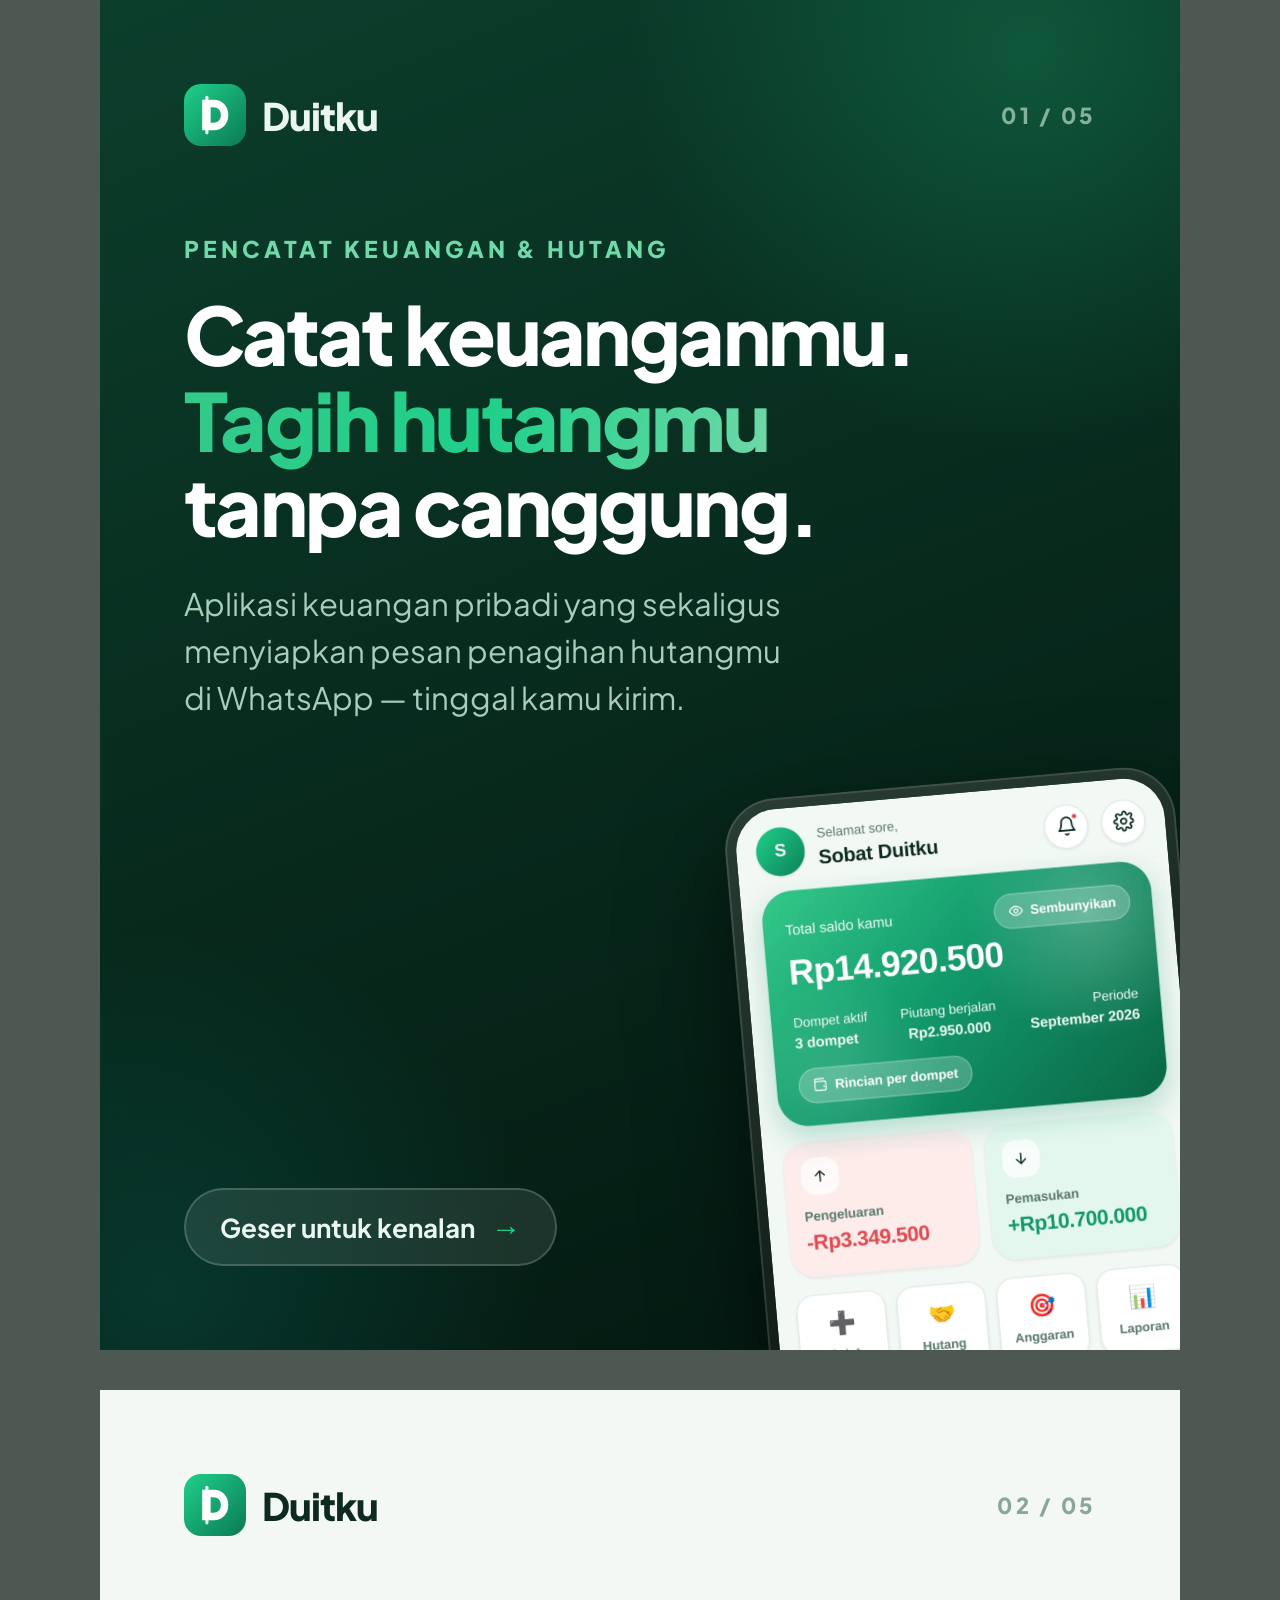
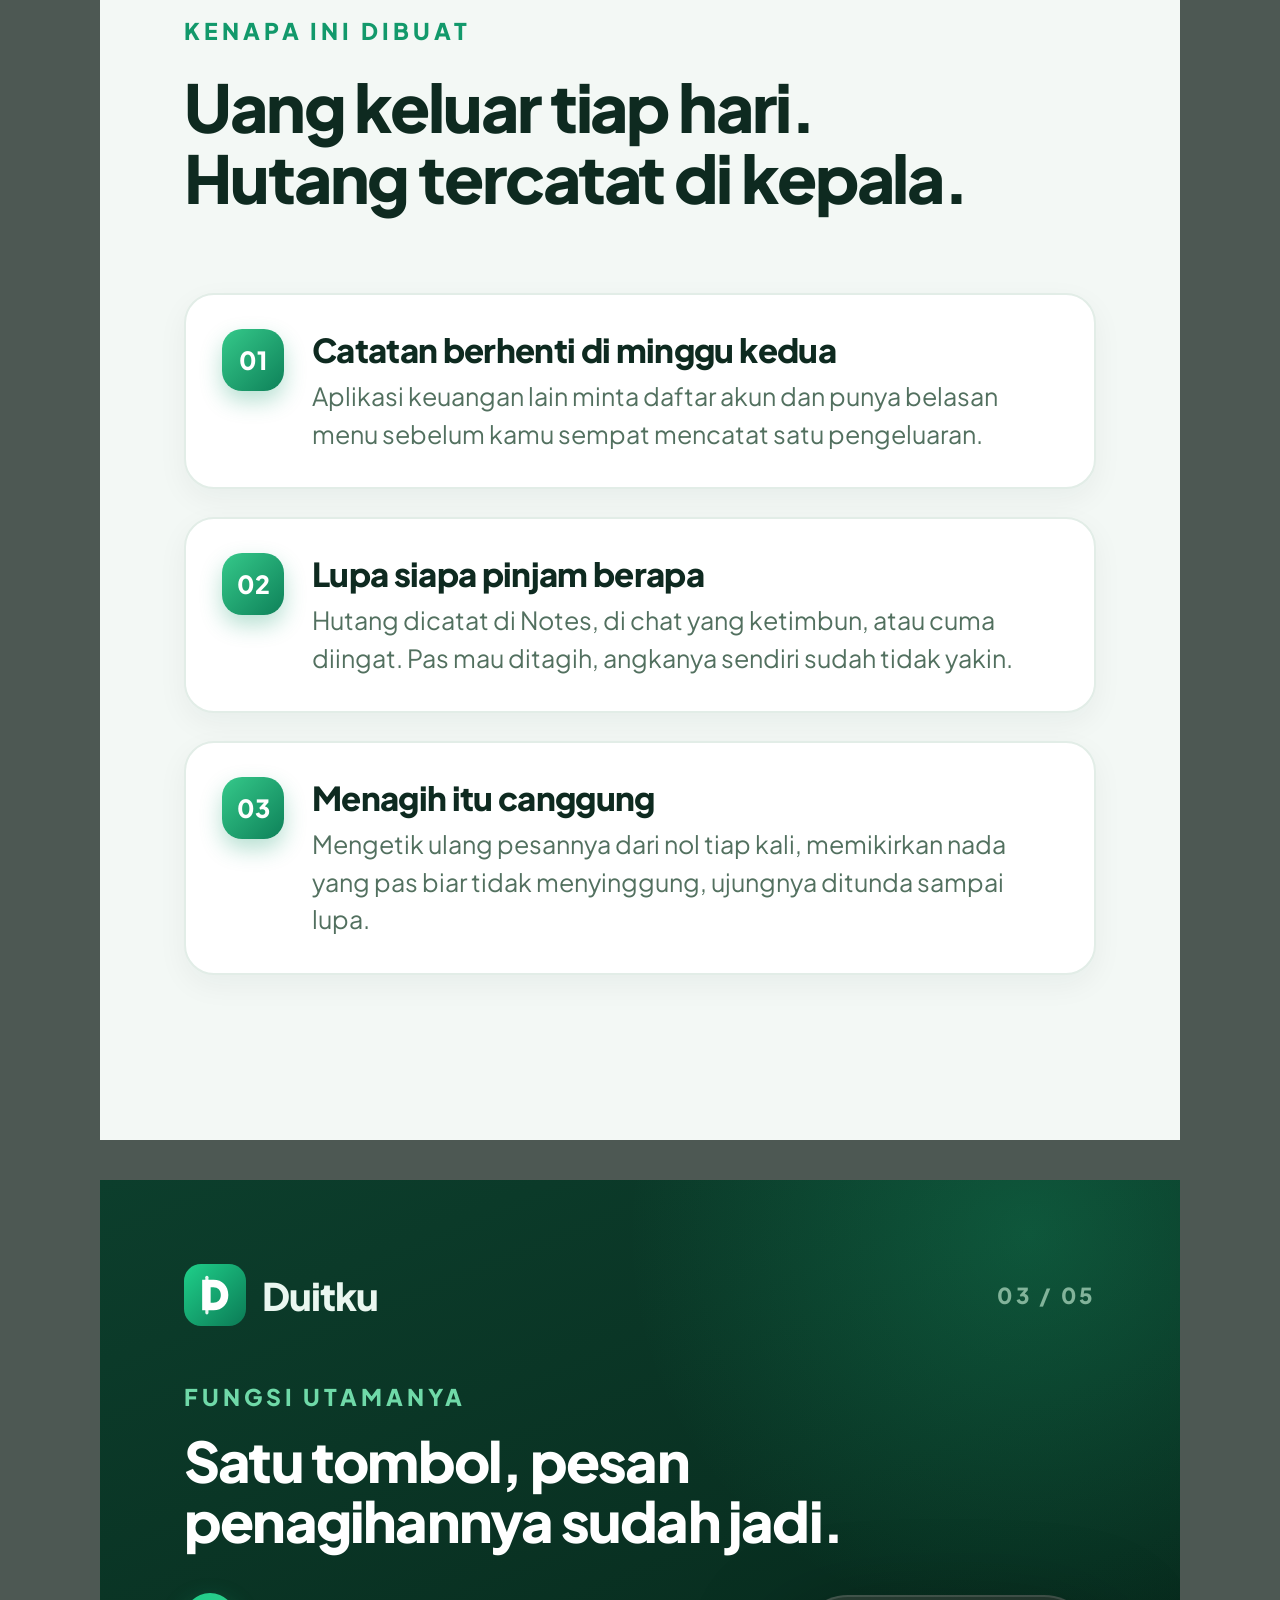
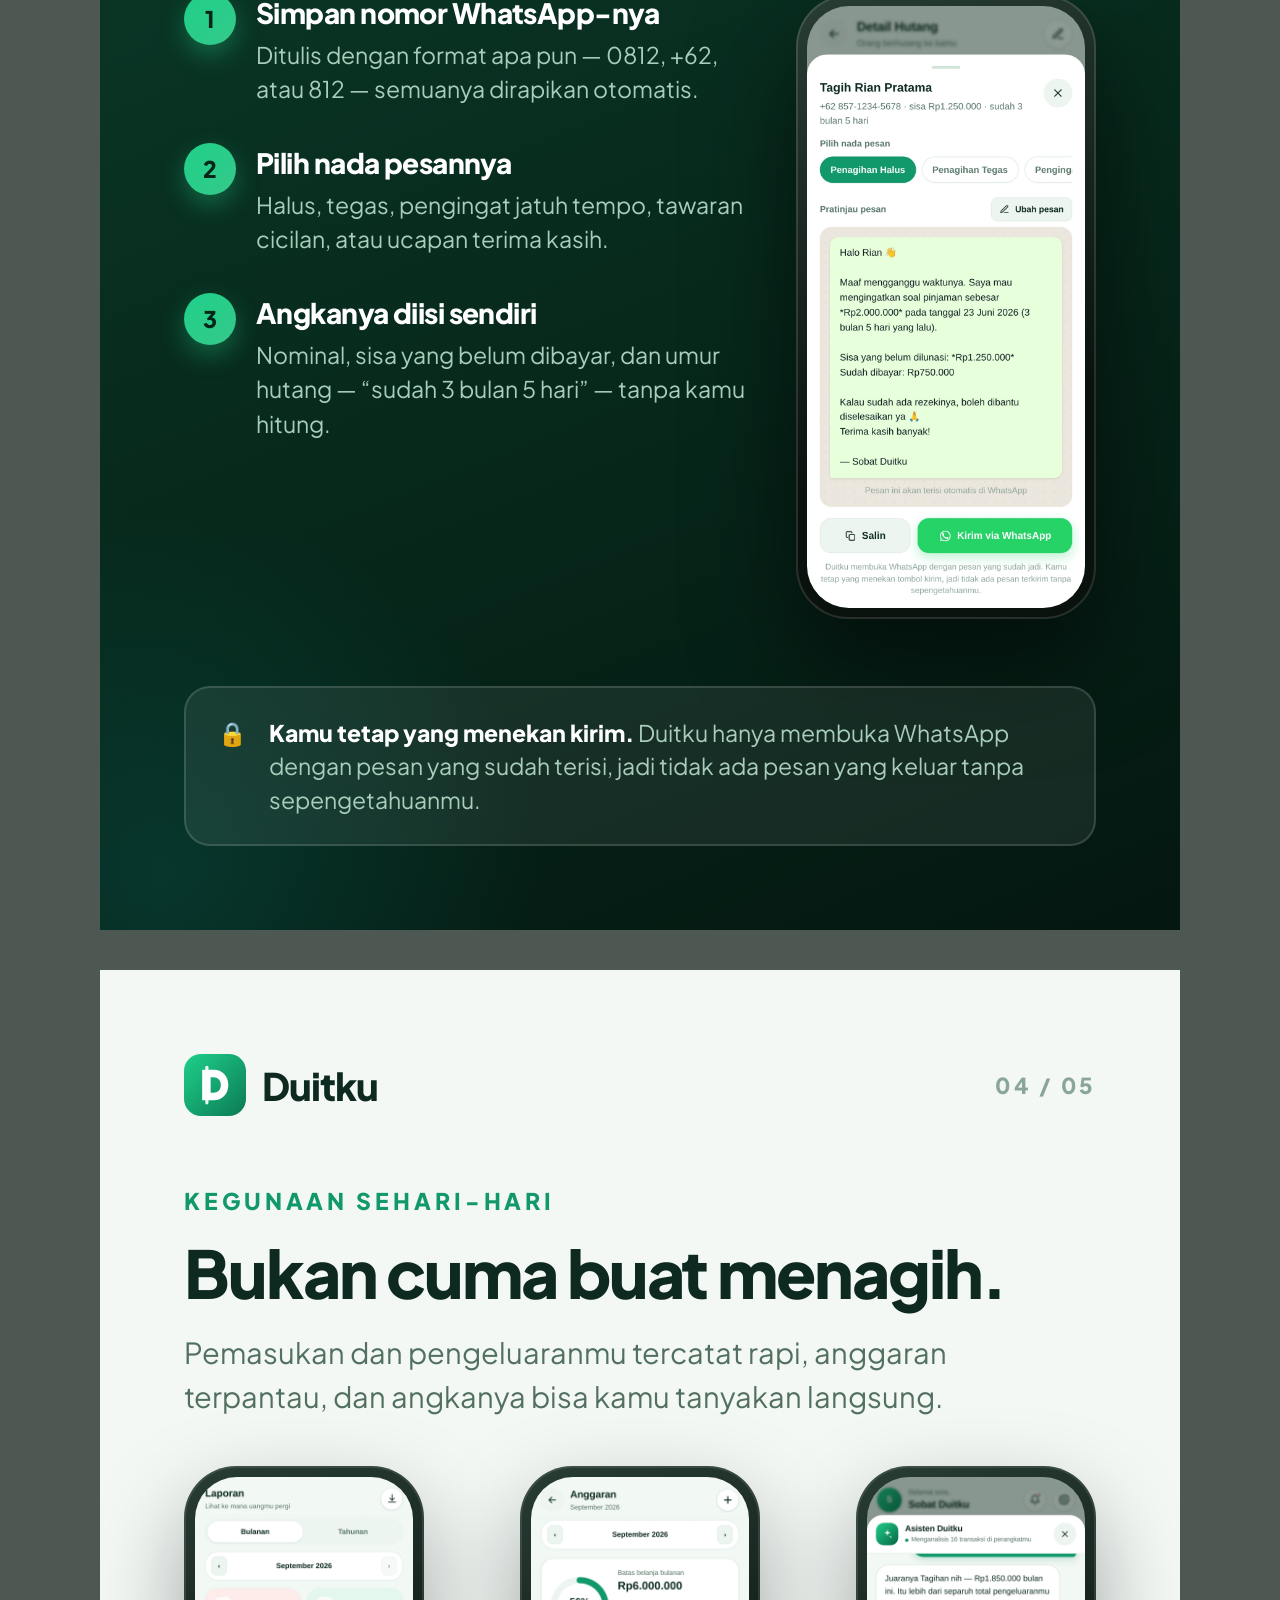
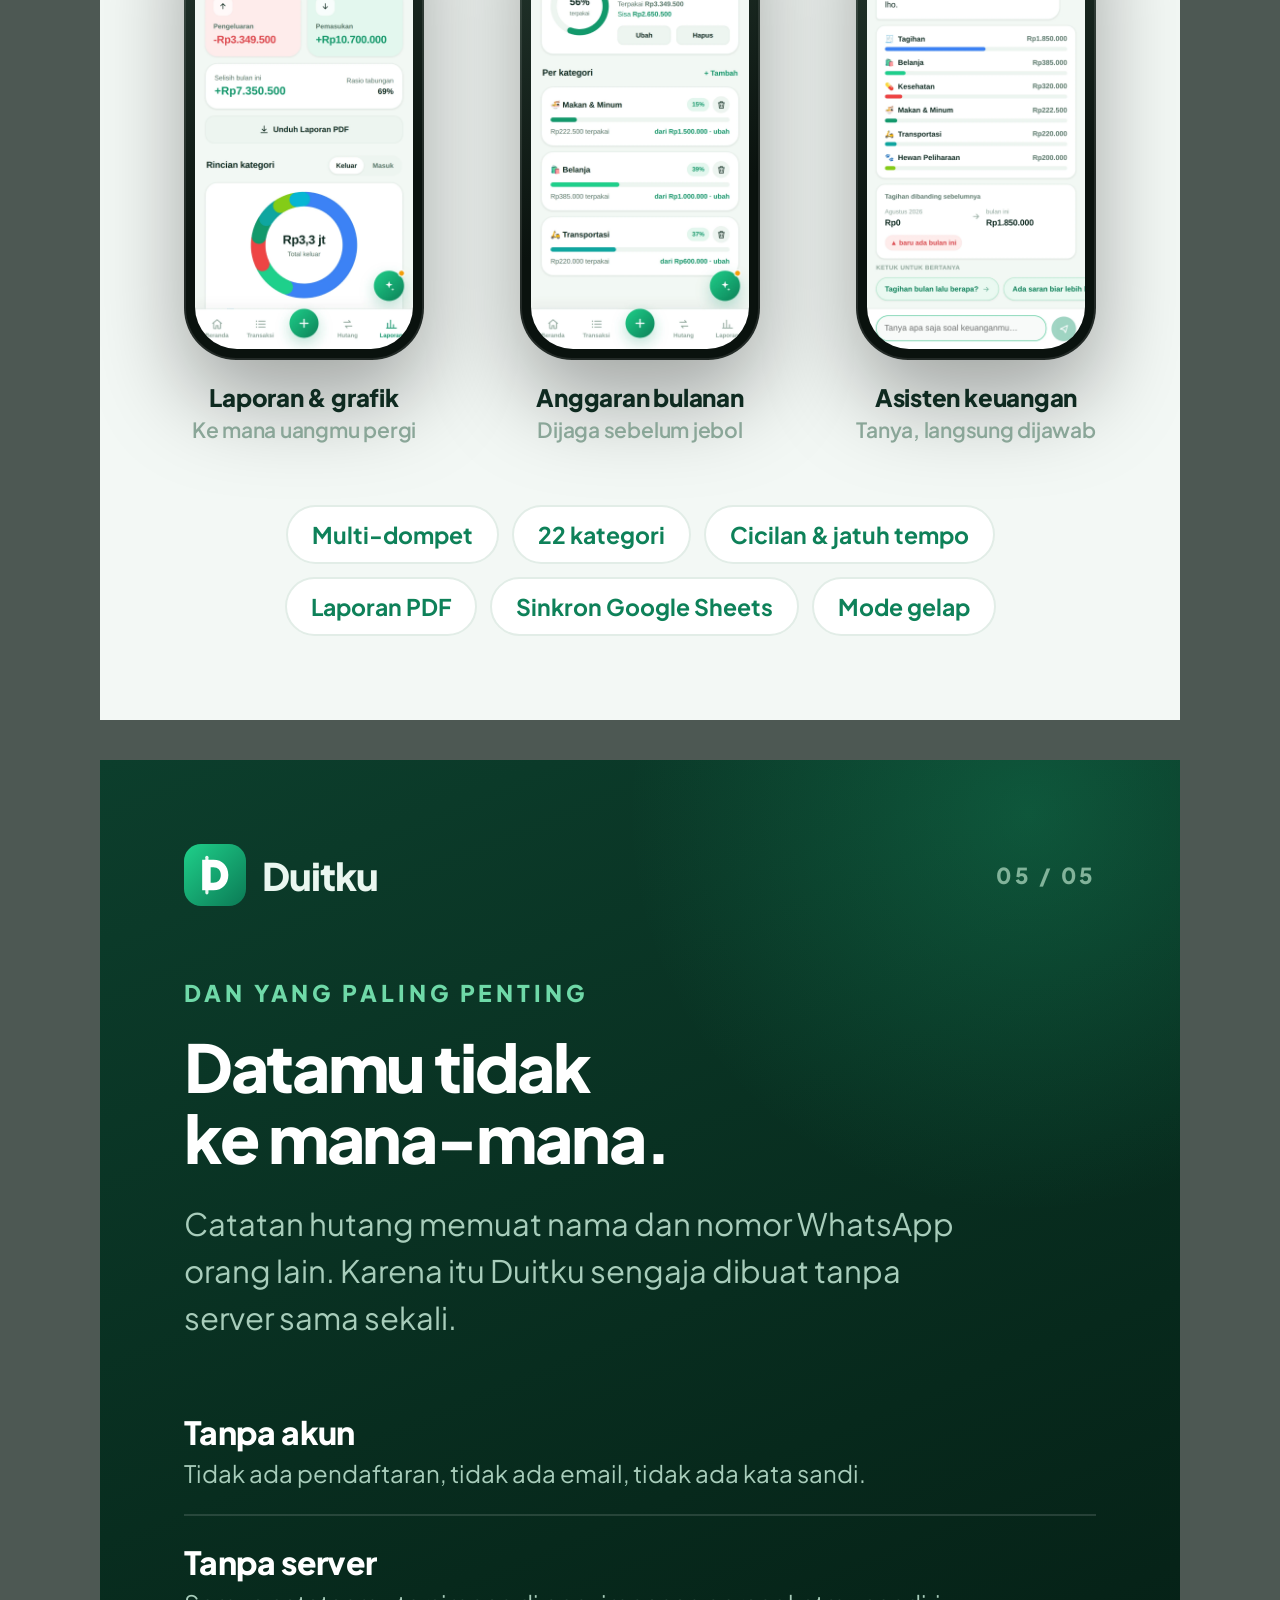
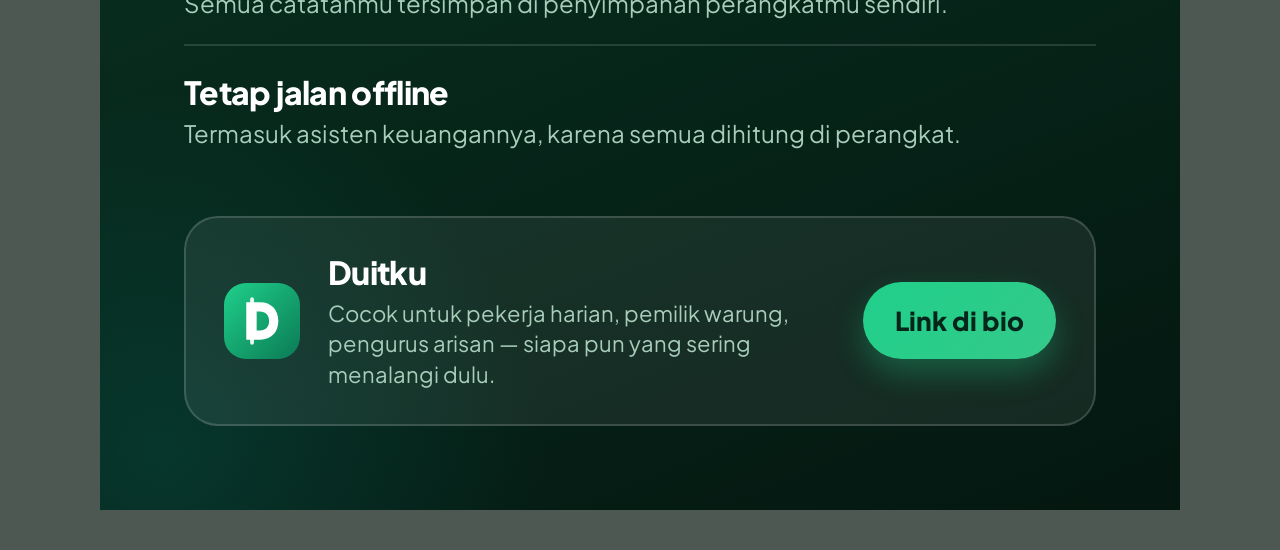
==== social/instagram/carousel.html @ 2c75078f "Carousel Instagram: lima slide 1080x1350 dengan alur cerita produk Lima slide siap unggah dengan ras" ====
<!doctype html>
<html lang="id">
<head>
<meta charset="utf-8">
<title>Duitku — Carousel Instagram</title>
<link rel="stylesheet" href="../../css/fonts.css">
<style>
/* ==========================================================================
   Duitku — Carousel Instagram · 5 slide · 1080 × 1350 px (rasio 4:5)

   Palet, radius, dan bayangannya menyalin design system aplikasi
   (duitkurapi/src/index.css) supaya satu nada dengan aplikasinya.

   Setiap <section class="slide"> difoto satu per satu oleh render.mjs.
   Tata letaknya memakai aliran flex — elemen bawah dipaksa turun dengan
   margin-top:auto, bukan diposisikan absolut — supaya isi slide tidak
   mungkin saling menimpa kalau teksnya nanti diubah panjangnya.
   ========================================================================== */

:root {
  --green-300:#6FD9A8; --green-400:#35C98A; --green-500:#12996B;
  --green-600:#0E8159; --green-700:#0B6746;
  --mint:#1FD08A;

  --bg:#F3F8F5; --surface:#FFFFFF; --border:#E2EDE7;
  --text:#0E2A20; --muted:#52705F; --faint:#8AA698;

  --d-text:#EAF7F0; --d-muted:#A8CDBB; --d-faint:#82B39A;

  --pad:84px;
  --font:'Plus Jakarta Sans','Inter',-apple-system,BlinkMacSystemFont,'Segoe UI',Roboto,Arial,sans-serif;
}

*,*::before,*::after { box-sizing:border-box; }
body { margin:0; background:#4d5853; font-family:var(--font); -webkit-font-smoothing:antialiased; }
img { display:block; max-width:100%; height:auto; }

.slide {
  position:relative; width:1080px; height:1350px; overflow:hidden;
  padding:var(--pad);
  display:flex; flex-direction:column;
  background:var(--bg); color:var(--text);
  margin:0 auto 40px;
}

.slide.dark {
  color:var(--d-text);
  background:
    radial-gradient(58% 46% at 86% 4%, rgba(31,208,138,.22), transparent 64%),
    radial-gradient(52% 40% at 6% 96%, rgba(14,165,160,.16), transparent 68%),
    linear-gradient(158deg,#0C3E2C 0%,#07291C 54%,#041710 100%);
}

/* ------------------------------------------------------------- kop slide --- */
.top { display:flex; align-items:center; justify-content:space-between; flex:none; }
.brand { display:flex; align-items:center; gap:16px; }
.brand img { width:62px; height:62px; border-radius:17px; }
.brand span { font-size:38px; font-weight:800; letter-spacing:-.025em; }
.count { font-size:22px; font-weight:800; letter-spacing:.14em; color:var(--faint); }
.dark .count { color:var(--d-faint); }

/* ------------------------------------------------------------- tipografi --- */
.kicker {
  margin:0; font-size:23px; font-weight:800; letter-spacing:.17em;
  text-transform:uppercase; color:var(--green-500);
}
.dark .kicker { color:var(--green-300); }

h1,h2 { margin:0; font-weight:800; letter-spacing:-.032em; line-height:1.07; text-wrap:balance; }
h1 { font-size:80px; }
h2 { font-size:66px; }
em { font-style:normal;
     background:linear-gradient(104deg,var(--green-400),var(--mint) 52%,var(--green-300));
     -webkit-background-clip:text; background-clip:text; color:transparent; }
.dark h1, .dark h2 { color:#fff; }

.lead { margin:0; font-size:31px; line-height:1.52; color:var(--muted); }
.dark .lead { color:var(--d-muted); }

/* ---------------------------------------------------------------- ponsel --- */
.phone .bezel {
  padding:11px; border-radius:52px;
  background:linear-gradient(160deg,#283D33,#0A120E 68%);
  box-shadow:0 40px 90px rgba(0,0,0,.34), 0 0 0 2px rgba(255,255,255,.10) inset;
}
.phone .bezel img { border-radius:42px; }
.dark .phone .bezel { box-shadow:0 44px 100px rgba(0,0,0,.55), 0 0 0 2px rgba(255,255,255,.12) inset; }

/* ===================================================== SLIDE 1 — sampul === */
.s1 .teks { margin-top:88px; }
.s1 h1 { margin-top:28px; }
.s1 .lead { margin-top:32px; max-width:620px; }

/* Ponsel ditaruh di kanan dan dibiarkan terpotong tepi bawah; sisi kiri
   dibiarkan lapang supaya pil "Geser" tidak pernah tertimpa. */
.s1 .phone {
  align-self:flex-end; margin-top:62px; margin-right:-76px;
  width:452px; transform:rotate(-5deg); transform-origin:top center;
}

.s1 .swipe {
  position:absolute; left:var(--pad); bottom:var(--pad);
  display:inline-flex; align-items:center; gap:16px;
  font-size:26px; font-weight:700; color:var(--d-text);
  background:rgba(255,255,255,.09); border:2px solid rgba(255,255,255,.18);
  padding:18px 34px; border-radius:999px;
}
.s1 .swipe b { font-size:30px; color:var(--mint); }

/* ================================================== SLIDE 2 — masalahnya === */
.s2 .teks { margin-top:80px; }
.s2 h2 { margin-top:26px; }

.poin { flex:1; display:flex; flex-direction:column; justify-content:center; gap:28px; }
.poin article {
  display:flex; gap:28px; align-items:flex-start;
  background:var(--surface); border:2px solid var(--border);
  border-radius:30px; padding:34px 36px;
  box-shadow:0 10px 30px rgba(9,45,32,.05);
}
.poin .no {
  flex:none; width:62px; height:62px; border-radius:20px;
  display:grid; place-items:center;
  font-size:25px; font-weight:800; color:#fff;
  background:linear-gradient(135deg,var(--green-400),var(--green-600));
  box-shadow:0 10px 22px rgba(18,153,107,.3);
}
.poin h3 { margin:0 0 8px; font-size:33px; font-weight:800; letter-spacing:-.02em; }
.poin p  { margin:0; font-size:25px; line-height:1.5; color:var(--muted); }

/* ============================================== SLIDE 3 — fungsi utama ===== */
.s3 .teks { margin-top:56px; }
.s3 h2 { margin-top:20px; font-size:56px; }

.s3 .isi { margin-top:44px; display:flex; gap:44px; align-items:flex-start; }

.langkah { counter-reset:l; list-style:none; margin:0; padding:0; flex:1; }
.langkah li { position:relative; padding-left:72px; margin-bottom:38px; }
.langkah li:last-child { margin-bottom:0; }
.langkah li::before {
  content:counter(l); counter-increment:l;
  position:absolute; left:0; top:-2px;
  width:52px; height:52px; border-radius:50%;
  display:grid; place-items:center;
  font-size:23px; font-weight:800; color:#06251A;
  background:linear-gradient(135deg,var(--mint),var(--green-400));
  box-shadow:0 10px 24px rgba(31,208,138,.34);
}
.langkah b { display:block; font-size:28px; font-weight:800; letter-spacing:-.02em; color:#fff; margin-bottom:8px; }
.langkah span { display:block; font-size:23px; line-height:1.5; color:var(--d-muted); }

.s3 .phone { flex:none; width:300px; }

.catatan {
  margin-top:auto;
  display:flex; gap:22px; align-items:flex-start;
  background:rgba(255,255,255,.07); border:2px solid rgba(255,255,255,.14);
  border-radius:26px; padding:28px 32px;
  font-size:23px; line-height:1.45; color:var(--d-muted);
}
.catatan b { color:#fff; font-weight:800; }

/* ================================================ SLIDE 4 — kegunaan ======= */
.s4 .teks { margin-top:70px; }
.s4 h2 { margin-top:22px; }
.s4 .lead { margin-top:22px; max-width:820px; font-size:29px; }

.deret { margin-top:48px; display:flex; gap:32px; justify-content:space-between; }
.deret figure { margin:0; width:240px; }
.deret figcaption {
  margin-top:22px; text-align:center;
  font-size:24px; font-weight:800; letter-spacing:-.01em; color:var(--text);
}
.deret small { display:block; font-weight:600; color:var(--faint); font-size:21px; margin-top:4px; }

.chips { margin-top:auto; display:flex; flex-wrap:wrap; gap:13px; justify-content:center; }
.chips span {
  font-size:23px; font-weight:700; color:var(--green-600);
  background:var(--surface); border:2px solid var(--border);
  padding:13px 24px; border-radius:999px;
}

/* ================================================== SLIDE 5 — privasi ===== */
.s5 .teks { margin-top:72px; }
.s5 h2 { margin-top:24px; }
.s5 .lead { margin-top:28px; max-width:800px; }

.janji { margin-top:44px; list-style:none; padding:0; }
.janji li { padding:26px 0; border-bottom:2px solid rgba(255,255,255,.13); }
.janji li:last-child { border-bottom:0; }
.janji b { display:block; font-size:32px; font-weight:800; letter-spacing:-.02em; color:#fff; margin-bottom:6px; }
.janji span { font-size:24px; color:var(--d-muted); }

.tutup {
  margin-top:auto;
  background:rgba(255,255,255,.07); border:2px solid rgba(255,255,255,.16);
  border-radius:34px; padding:34px 38px;
  display:flex; align-items:center; gap:28px;
}
.tutup img { width:76px; height:76px; border-radius:22px; flex:none; }
.tutup .t { flex:1; }
.tutup .t b { display:block; font-size:32px; font-weight:800; letter-spacing:-.02em; color:#fff; }
.tutup .t span { display:block; font-size:22px; color:var(--d-muted); margin-top:6px; line-height:1.4; }
.tutup .cta {
  flex:none; font-size:26px; font-weight:800; color:#06251A; white-space:nowrap;
  background:linear-gradient(135deg,var(--mint),var(--green-400));
  padding:22px 32px; border-radius:999px;
  box-shadow:0 14px 30px rgba(31,208,138,.3);
}
</style>
</head>
<body>

<!-- ==================================================== 1 — SAMPUL ======== -->
<section class="slide dark s1">
  <div class="top">
    <div class="brand"><img src="../../img/icon.svg" alt=""><span>Duitku</span></div>
    <div class="count">01 / 05</div>
  </div>

  <div class="teks">
    <p class="kicker">Pencatat keuangan &amp; hutang</p>
    <h1>Catat keuanganmu.<br><em>Tagih hutangmu</em><br>tanpa canggung.</h1>
    <p class="lead">Aplikasi keuangan pribadi yang sekaligus menyiapkan pesan penagihan hutangmu di WhatsApp — tinggal kamu kirim.</p>
  </div>

  <div class="phone">
    <div class="bezel"><img src="src/beranda.webp" alt="Beranda Duitku"></div>
  </div>

  <div class="swipe">Geser untuk kenalan <b>→</b></div>
</section>

<!-- ================================================== 2 — MASALAHNYA ====== -->
<section class="slide s2">
  <div class="top">
    <div class="brand"><img src="../../img/icon.svg" alt=""><span>Duitku</span></div>
    <div class="count">02 / 05</div>
  </div>

  <div class="teks">
    <p class="kicker">Kenapa ini dibuat</p>
    <h2>Uang keluar tiap hari.<br>Hutang tercatat di kepala.</h2>
  </div>

  <div class="poin">
    <article>
      <div class="no">01</div>
      <div>
        <h3>Catatan berhenti di minggu kedua</h3>
        <p>Aplikasi keuangan lain minta daftar akun dan punya belasan menu sebelum kamu sempat mencatat satu pengeluaran.</p>
      </div>
    </article>
    <article>
      <div class="no">02</div>
      <div>
        <h3>Lupa siapa pinjam berapa</h3>
        <p>Hutang dicatat di Notes, di chat yang ketimbun, atau cuma diingat. Pas mau ditagih, angkanya sendiri sudah tidak yakin.</p>
      </div>
    </article>
    <article>
      <div class="no">03</div>
      <div>
        <h3>Menagih itu canggung</h3>
        <p>Mengetik ulang pesannya dari nol tiap kali, memikirkan nada yang pas biar tidak menyinggung, ujungnya ditunda sampai lupa.</p>
      </div>
    </article>
  </div>
</section>

<!-- ================================================ 3 — FUNGSI UTAMA ====== -->
<section class="slide dark s3">
  <div class="top">
    <div class="brand"><img src="../../img/icon.svg" alt=""><span>Duitku</span></div>
    <div class="count">03 / 05</div>
  </div>

  <div class="teks">
    <p class="kicker">Fungsi utamanya</p>
    <h2>Satu tombol, pesan<br>penagihannya sudah jadi.</h2>
  </div>

  <div class="isi">
    <ol class="langkah">
      <li>
        <b>Simpan nomor WhatsApp-nya</b>
        <span>Ditulis dengan format apa pun — 0812, +62, atau 812 — semuanya dirapikan otomatis.</span>
      </li>
      <li>
        <b>Pilih nada pesannya</b>
        <span>Halus, tegas, pengingat jatuh tempo, tawaran cicilan, atau ucapan terima kasih.</span>
      </li>
      <li>
        <b>Angkanya diisi sendiri</b>
        <span>Nominal, sisa yang belum dibayar, dan umur hutang — “sudah 3 bulan 5 hari” — tanpa kamu hitung.</span>
      </li>
    </ol>

    <div class="phone">
      <div class="bezel"><img src="src/tagih.webp" alt="Panel penagihan WhatsApp di Duitku"></div>
    </div>
  </div>

  <div class="catatan">
    <span>🔒</span>
    <span><b>Kamu tetap yang menekan kirim.</b> Duitku hanya membuka WhatsApp dengan pesan yang sudah terisi, jadi tidak ada pesan yang keluar tanpa sepengetahuanmu.</span>
  </div>
</section>

<!-- =================================================== 4 — KEGUNAAN ======= -->
<section class="slide s4">
  <div class="top">
    <div class="brand"><img src="../../img/icon.svg" alt=""><span>Duitku</span></div>
    <div class="count">04 / 05</div>
  </div>

  <div class="teks">
    <p class="kicker">Kegunaan sehari-hari</p>
    <h2>Bukan cuma buat menagih.</h2>
    <p class="lead">Pemasukan dan pengeluaranmu tercatat rapi, anggaran terpantau, dan angkanya bisa kamu tanyakan langsung.</p>
  </div>

  <div class="deret">
    <figure>
      <div class="phone"><div class="bezel"><img src="src/laporan.webp" alt="Laporan bulanan Duitku"></div></div>
      <figcaption>Laporan &amp; grafik<small>Ke mana uangmu pergi</small></figcaption>
    </figure>
    <figure>
      <div class="phone"><div class="bezel"><img src="src/anggaran.webp" alt="Anggaran bulanan Duitku"></div></div>
      <figcaption>Anggaran bulanan<small>Dijaga sebelum jebol</small></figcaption>
    </figure>
    <figure>
      <div class="phone"><div class="bezel"><img src="src/asisten.webp" alt="Asisten keuangan Duitku"></div></div>
      <figcaption>Asisten keuangan<small>Tanya, langsung dijawab</small></figcaption>
    </figure>
  </div>

  <div class="chips">
    <span>Multi-dompet</span><span>22 kategori</span><span>Cicilan &amp; jatuh tempo</span>
    <span>Laporan PDF</span><span>Sinkron Google Sheets</span><span>Mode gelap</span>
  </div>
</section>

<!-- ==================================================== 5 — PRIVASI ======= -->
<section class="slide dark s5">
  <div class="top">
    <div class="brand"><img src="../../img/icon.svg" alt=""><span>Duitku</span></div>
    <div class="count">05 / 05</div>
  </div>

  <div class="teks">
    <p class="kicker">Dan yang paling penting</p>
    <h2>Datamu tidak<br>ke mana-mana.</h2>
    <p class="lead">Catatan hutang memuat nama dan nomor WhatsApp orang lain. Karena itu Duitku sengaja dibuat tanpa server sama sekali.</p>
  </div>

  <ul class="janji">
    <li><b>Tanpa akun</b><span>Tidak ada pendaftaran, tidak ada email, tidak ada kata sandi.</span></li>
    <li><b>Tanpa server</b><span>Semua catatanmu tersimpan di penyimpanan perangkatmu sendiri.</span></li>
    <li><b>Tetap jalan offline</b><span>Termasuk asisten keuangannya, karena semua dihitung di perangkat.</span></li>
  </ul>

  <div class="tutup">
    <img src="../../img/icon.svg" alt="">
    <div class="t">
      <b>Duitku</b>
      <span>Cocok untuk pekerja harian, pemilik warung, pengurus arisan — siapa pun yang sering menalangi dulu.</span>
    </div>
    <div class="cta">Link di bio</div>
  </div>
</section>

</body>
</html>
---- css/fonts.css ----
/* ==========================================================================
   Plus Jakarta Sans — subset latin, di-host sendiri.
   Berkas ini adalah font variabel, jadi satu berkas 27 KB melayani
   seluruh ketebalan 400–800 yang dipakai halaman ini.

   Di-host sendiri (bukan lewat Google Fonts) supaya halaman ini benar-benar
   tidak memanggil pihak ketiga sama sekali — sejalan dengan janji privasi
   yang tertulis di halamannya.

   Lisensi: SIL Open Font License 1.1 — lihat fonts/OFL.txt
   ========================================================================== */

@font-face {
  font-family: 'Plus Jakarta Sans';
  font-style: normal;
  font-weight: 400 800;
  font-display: swap;
  src: url(../fonts/plus-jakarta-sans-latin.woff2) format('woff2');
  unicode-range: U+0000-00FF, U+0131, U+0152-0153, U+02BB-02BC, U+02C6, U+02DA,
                 U+02DC, U+0304, U+0308, U+0329, U+2000-206F, U+20AC, U+2122,
                 U+2191, U+2193, U+2212, U+2215, U+FEFF, U+FFFD;
}
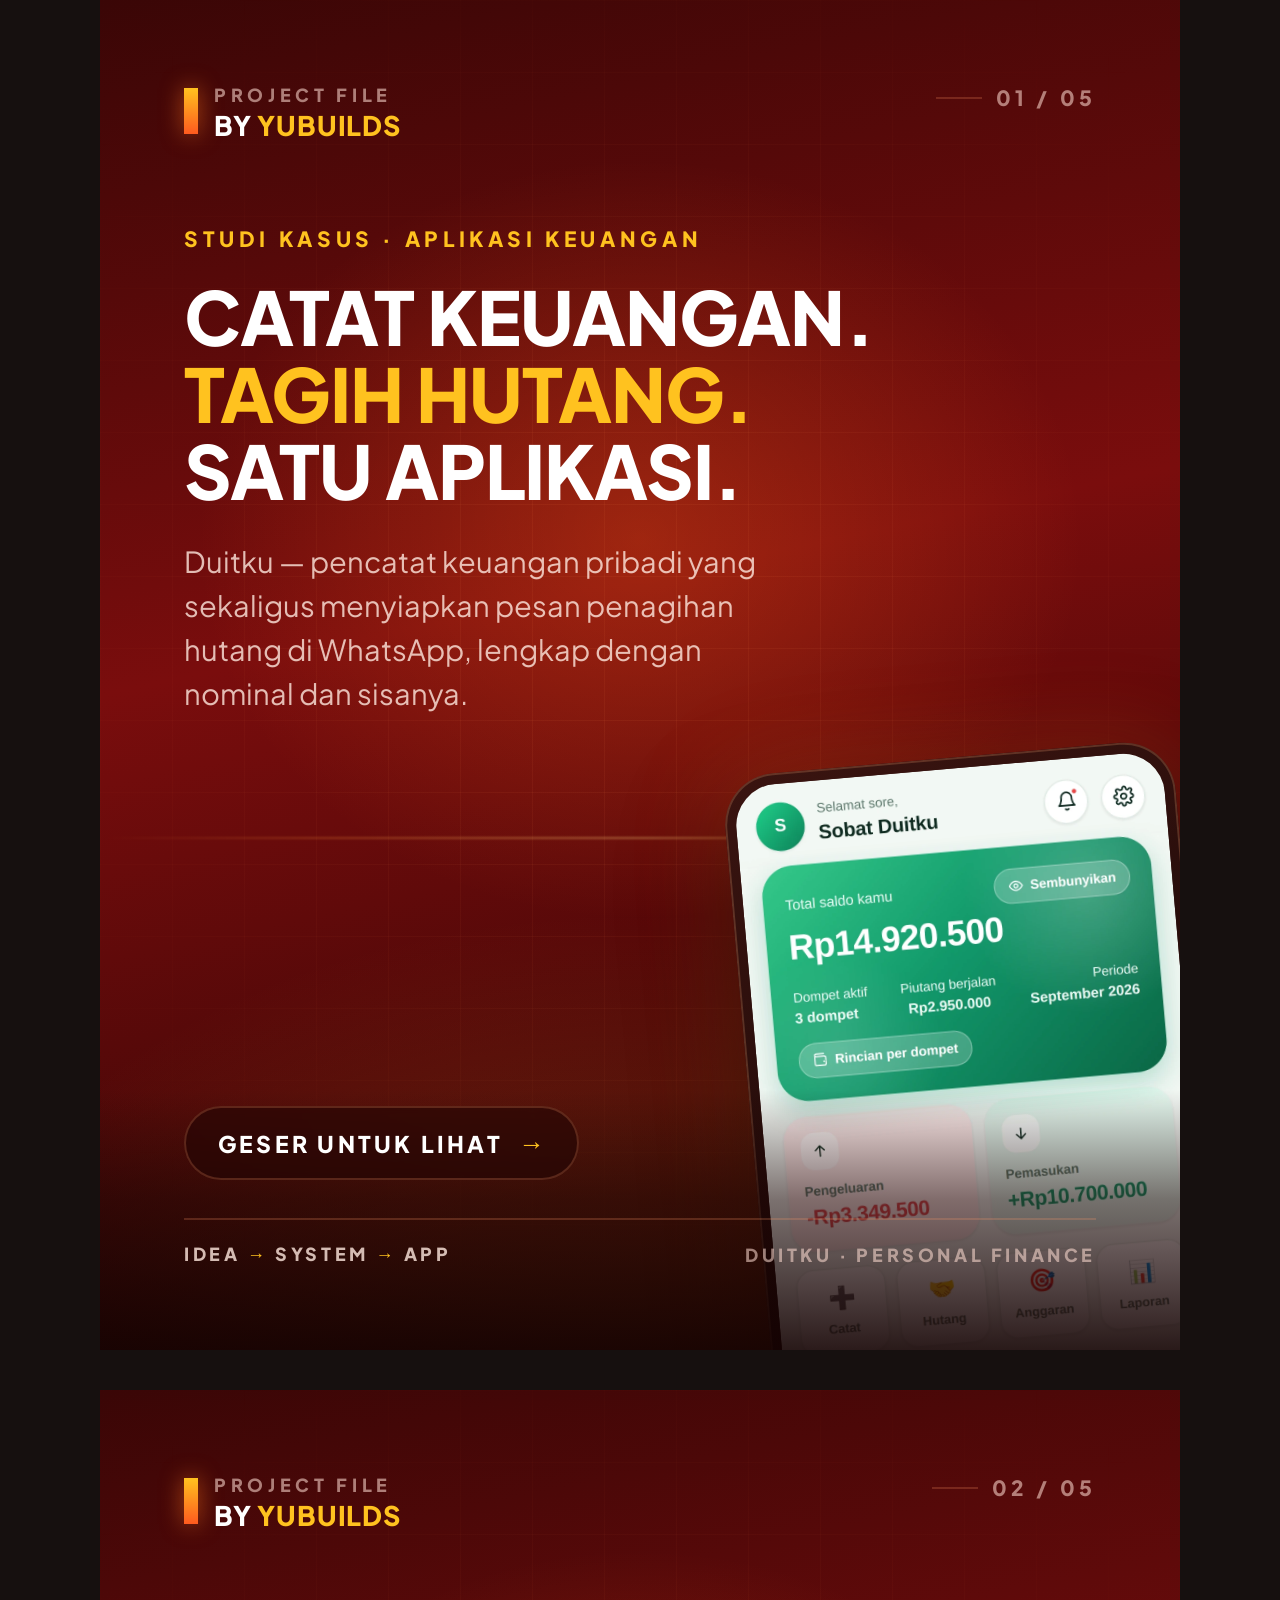
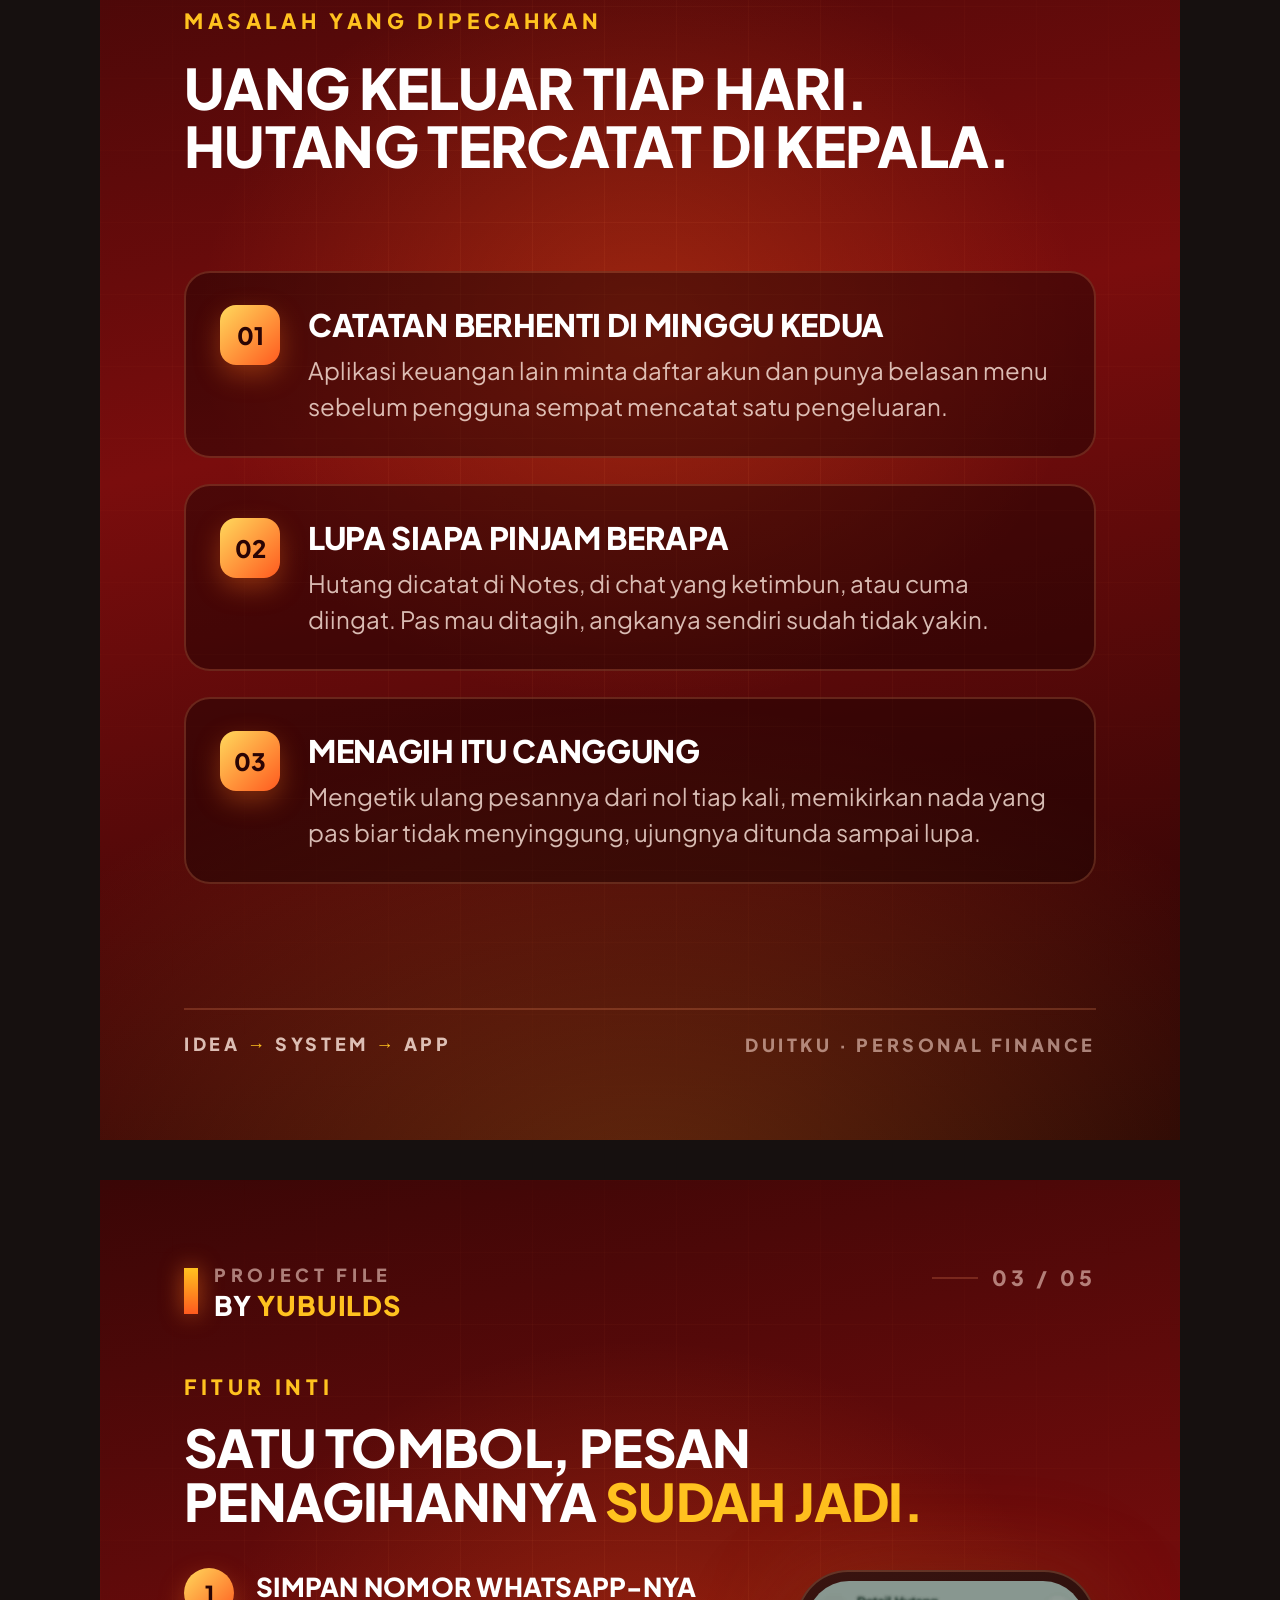
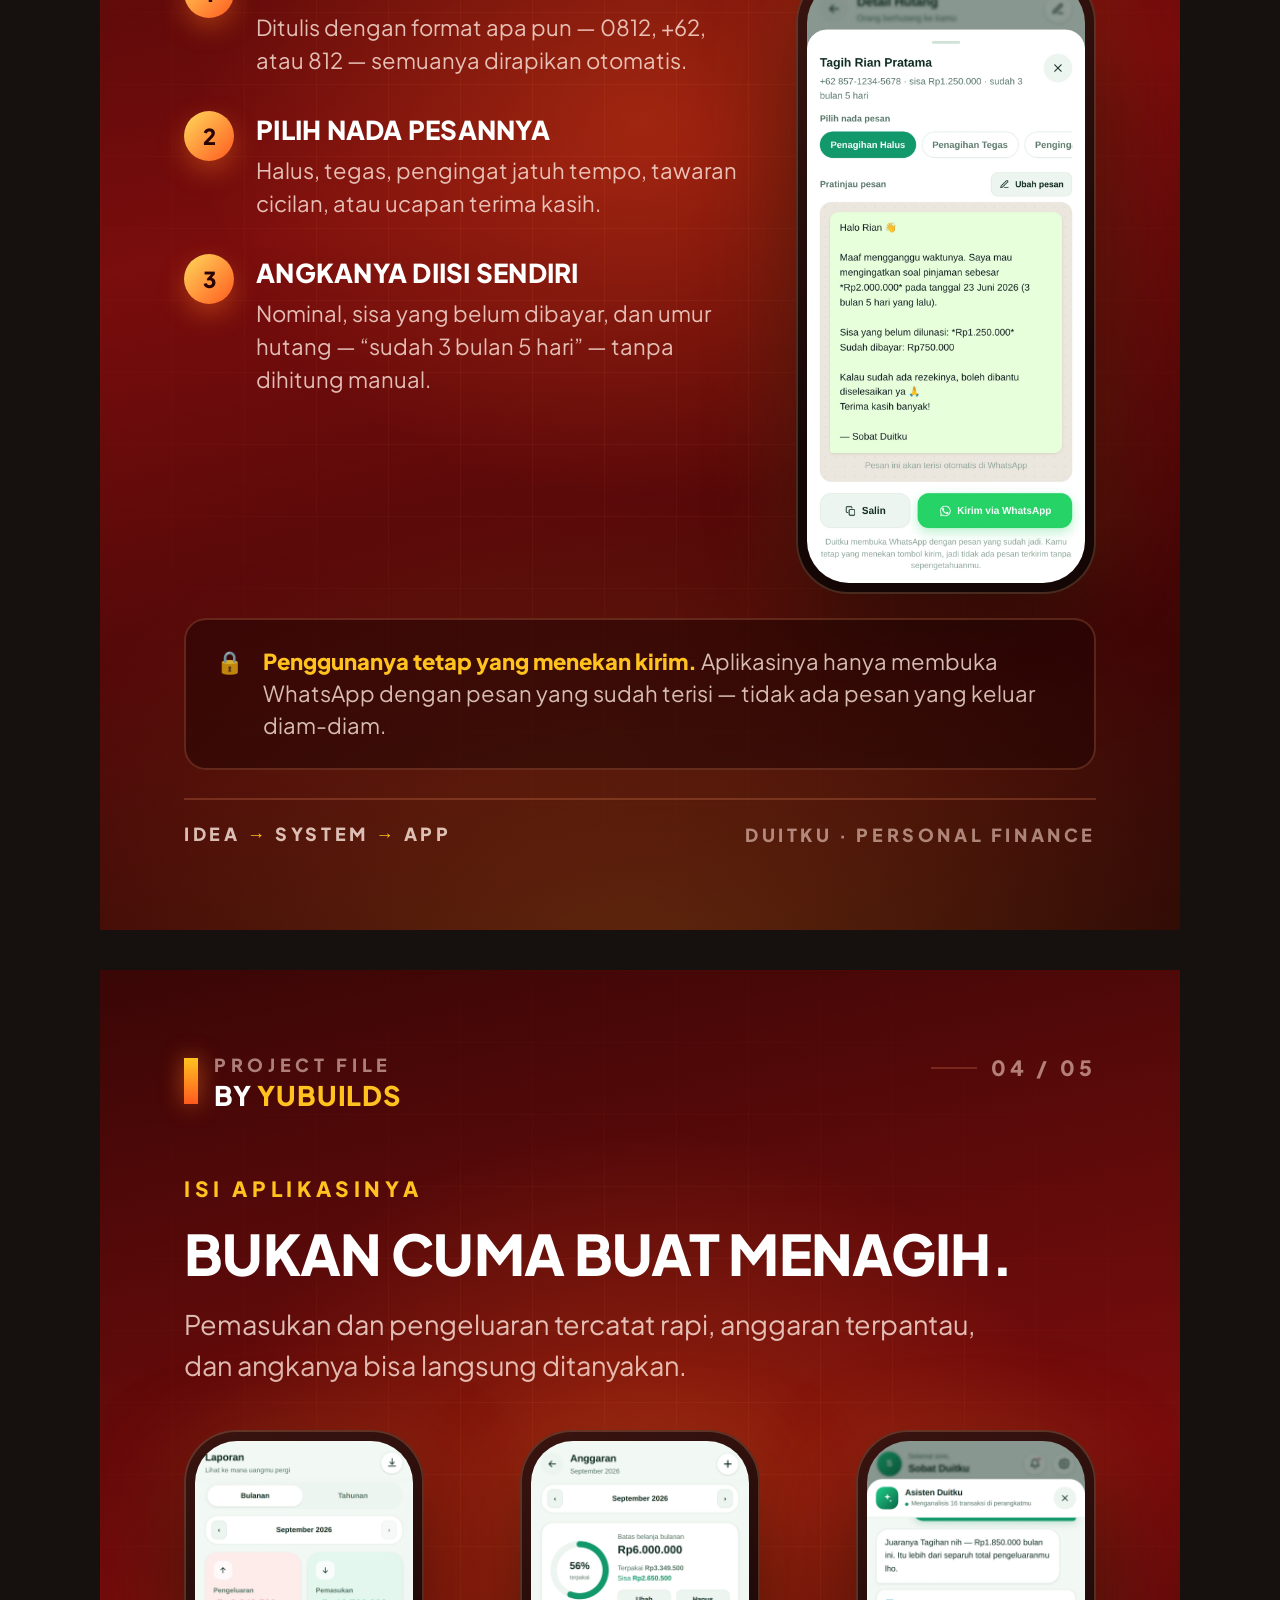
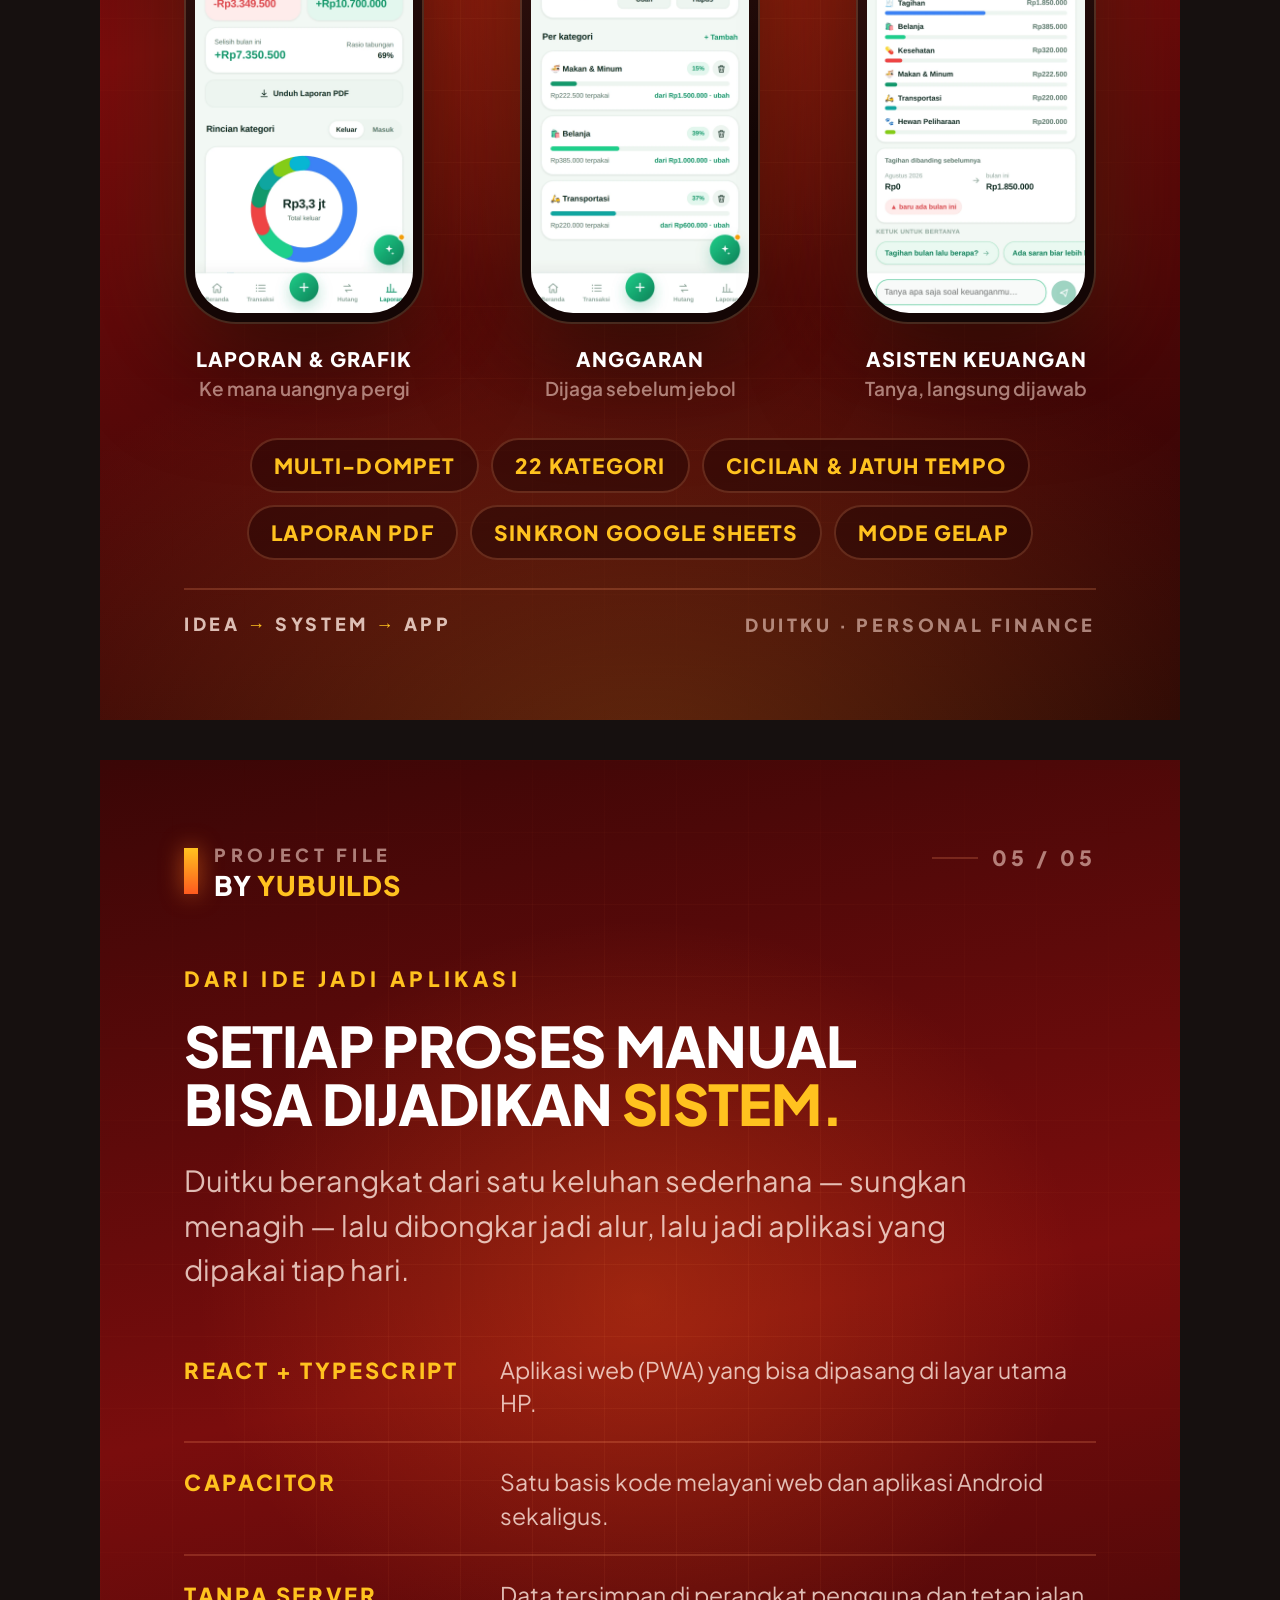
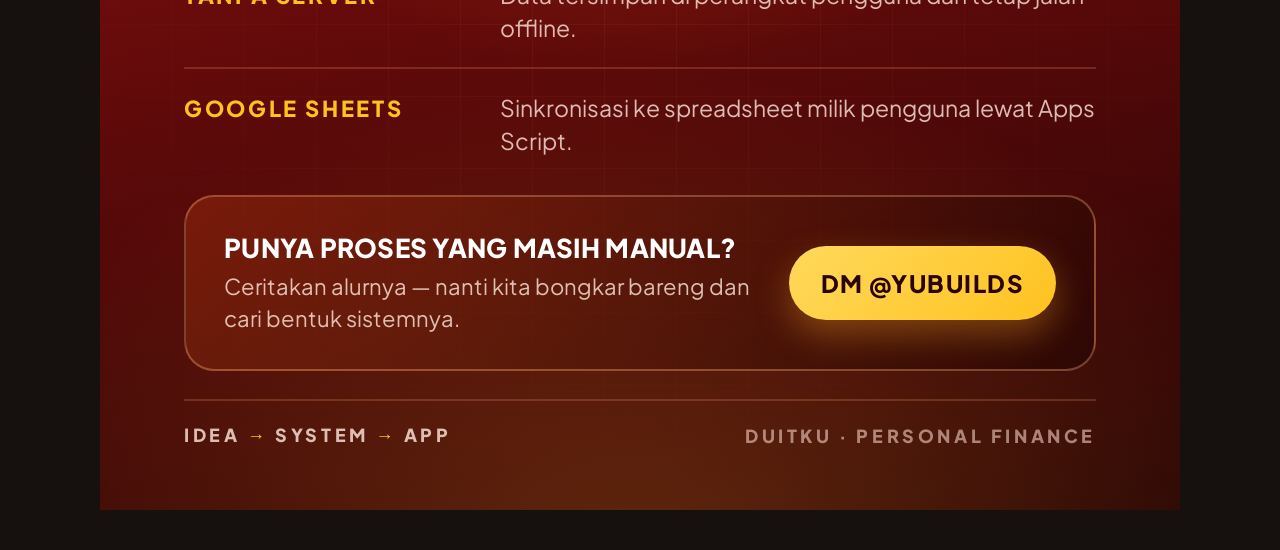
==== commit ae00b7df: "Carousel: ubah jadi studi kasus portfolio dalam identitas yubuilds Konteksnya berubah — carousel ini" ====
--- a/social/instagram/carousel.html
+++ b/social/instagram/carousel.html
@@ -2,244 +2,337 @@
 <html lang="id">
 <head>
 <meta charset="utf-8">
-<title>Duitku — Carousel Instagram</title>
+<title>Duitku — Carousel Portfolio YUBUILDS</title>
 <link rel="stylesheet" href="../../css/fonts.css">
 <style>
 /* ==========================================================================
-   Duitku — Carousel Instagram · 5 slide · 1080 × 1350 px (rasio 4:5)
-
-   Palet, radius, dan bayangannya menyalin design system aplikasi
-   (duitkurapi/src/index.css) supaya satu nada dengan aplikasinya.
+   Carousel portfolio YUBUILDS — studi kasus aplikasi Duitku
+   5 slide · 1080 × 1350 px (rasio 4:5)
+
+   Identitas visualnya mengikuti feed @yubuilds: merah gelap, pendar oranye,
+   aksen kuning, judul kapital tebal. Tangkapan layar aplikasinya sengaja
+   dibiarkan berwarna hijau — itu memang warna produknya; bingkainya milik
+   yubuilds, isinya karya yang ditampilkan.
+
+   Tata letaknya memakai aliran flex dan elemen bawah diturunkan dengan
+   margin-top:auto, bukan posisi absolut, supaya isi slide tidak mungkin
+   saling menimpa kalau teksnya nanti diubah panjangnya.
 
    Setiap <section class="slide"> difoto satu per satu oleh render.mjs.
-   Tata letaknya memakai aliran flex — elemen bawah dipaksa turun dengan
-   margin-top:auto, bukan diposisikan absolut — supaya isi slide tidak
-   mungkin saling menimpa kalau teksnya nanti diubah panjangnya.
    ========================================================================== */
 
 :root {
-  --green-300:#6FD9A8; --green-400:#35C98A; --green-500:#12996B;
-  --green-600:#0E8159; --green-700:#0B6746;
-  --mint:#1FD08A;
-
-  --bg:#F3F8F5; --surface:#FFFFFF; --border:#E2EDE7;
-  --text:#0E2A20; --muted:#52705F; --faint:#8AA698;
-
-  --d-text:#EAF7F0; --d-muted:#A8CDBB; --d-faint:#82B39A;
+  /* Merek yubuilds */
+  --merah-900:#240303; --merah-800:#3A0606; --merah-700:#5E0A0A; --merah-600:#7A0D0D;
+  --bara:#FF5A1F;
+  --kuning:#FFC21F; --kuning-2:#FFD95C;
+
+  --ink:#FFFFFF;
+  --ink-2:rgba(255,232,222,.80);
+  --ink-3:rgba(255,222,210,.56);
+  --garis:rgba(255,150,100,.22);
+  --panel:rgba(26,3,3,.46);
 
   --pad:84px;
   --font:'Plus Jakarta Sans','Inter',-apple-system,BlinkMacSystemFont,'Segoe UI',Roboto,Arial,sans-serif;
 }
 
 *,*::before,*::after { box-sizing:border-box; }
-body { margin:0; background:#4d5853; font-family:var(--font); -webkit-font-smoothing:antialiased; }
+body { margin:0; background:#16100f; font-family:var(--font); -webkit-font-smoothing:antialiased; }
 img { display:block; max-width:100%; height:auto; }
 
 .slide {
   position:relative; width:1080px; height:1350px; overflow:hidden;
   padding:var(--pad);
   display:flex; flex-direction:column;
-  background:var(--bg); color:var(--text);
+  color:var(--ink);
   margin:0 auto 40px;
-}
-
-.slide.dark {
-  color:var(--d-text);
   background:
-    radial-gradient(58% 46% at 86% 4%, rgba(31,208,138,.22), transparent 64%),
-    radial-gradient(52% 40% at 6% 96%, rgba(14,165,160,.16), transparent 68%),
-    linear-gradient(158deg,#0C3E2C 0%,#07291C 54%,#041710 100%);
-}
+    radial-gradient(64% 44% at 50% 40%, rgba(255,96,24,.30), transparent 64%),
+    radial-gradient(96% 52% at 50% 104%, rgba(255,150,40,.24), transparent 70%),
+    linear-gradient(168deg, var(--merah-800) 0%, var(--merah-600) 44%, var(--merah-900) 100%);
+}
+
+/* Kisi teknis tipis, diredupkan di tepi supaya tidak mengganggu teks. */
+.slide::before {
+  content:""; position:absolute; inset:0; pointer-events:none;
+  background-image:
+    linear-gradient(rgba(255,140,80,.075) 1px, transparent 1px),
+    linear-gradient(90deg, rgba(255,140,80,.075) 1px, transparent 1px);
+  background-size:72px 72px;
+  -webkit-mask-image:radial-gradient(78% 66% at 50% 46%, #000 18%, transparent 86%);
+          mask-image:radial-gradient(78% 66% at 50% 46%, #000 18%, transparent 86%);
+}
+
+/* Garis cakrawala berpendar, ciri khas feed-nya. */
+.s1::after {
+  content:""; position:absolute; left:0; right:0; top:62%; height:2px; pointer-events:none;
+  background:linear-gradient(90deg, transparent, rgba(255,150,60,.55) 22%, rgba(255,205,120,.75) 50%, rgba(255,150,60,.55) 78%, transparent);
+  filter:blur(1px); opacity:.5;
+}
+.slide > * { position:relative; z-index:1; }
 
 /* ------------------------------------------------------------- kop slide --- */
-.top { display:flex; align-items:center; justify-content:space-between; flex:none; }
-.brand { display:flex; align-items:center; gap:16px; }
-.brand img { width:62px; height:62px; border-radius:17px; }
-.brand span { font-size:38px; font-weight:800; letter-spacing:-.025em; }
-.count { font-size:22px; font-weight:800; letter-spacing:.14em; color:var(--faint); }
-.dark .count { color:var(--d-faint); }
+.top { display:flex; align-items:flex-start; justify-content:space-between; flex:none; }
+
+.mark { display:flex; align-items:flex-start; gap:16px; }
+.mark .glif {
+  width:14px; height:46px; flex:none; margin-top:4px;
+  background:linear-gradient(180deg,var(--kuning),var(--bara));
+  box-shadow:0 0 22px rgba(255,120,30,.6);
+}
+.mark .baris { line-height:1.2; }
+.mark .atas {
+  display:block; font-size:18px; font-weight:800; letter-spacing:.26em;
+  text-transform:uppercase; color:var(--ink-3);
+}
+.mark .bawah {
+  display:block; margin-top:3px; font-size:27px; font-weight:800; letter-spacing:.03em;
+  text-transform:uppercase; color:#fff;
+}
+.mark .bawah b { color:var(--kuning); font-weight:800; }
+
+.count {
+  font-size:21px; font-weight:800; letter-spacing:.2em; color:var(--ink-3);
+  display:flex; align-items:center; gap:14px;
+}
+.count i { display:block; width:46px; height:2px; background:var(--garis); }
 
 /* ------------------------------------------------------------- tipografi --- */
 .kicker {
-  margin:0; font-size:23px; font-weight:800; letter-spacing:.17em;
-  text-transform:uppercase; color:var(--green-500);
-}
-.dark .kicker { color:var(--green-300); }
-
-h1,h2 { margin:0; font-weight:800; letter-spacing:-.032em; line-height:1.07; text-wrap:balance; }
-h1 { font-size:80px; }
-h2 { font-size:66px; }
-em { font-style:normal;
-     background:linear-gradient(104deg,var(--green-400),var(--mint) 52%,var(--green-300));
-     -webkit-background-clip:text; background-clip:text; color:transparent; }
-.dark h1, .dark h2 { color:#fff; }
-
-.lead { margin:0; font-size:31px; line-height:1.52; color:var(--muted); }
-.dark .lead { color:var(--d-muted); }
+  margin:0; font-size:21px; font-weight:800; letter-spacing:.22em;
+  text-transform:uppercase; color:var(--kuning);
+}
+
+h1,h2 {
+  margin:0; font-weight:800; letter-spacing:-.012em; line-height:1.04;
+  text-transform:uppercase; text-wrap:balance;
+}
+h1 { font-size:74px; }
+h2 { font-size:56px; }
+em { font-style:normal; color:var(--kuning); }
+
+.lead { margin:0; font-size:29px; line-height:1.52; color:var(--ink-2); }
+
+/* ------------------------------------------------------------ rel bawah --- */
+.rel {
+  margin-top:28px; padding-top:22px; flex:none;
+  border-top:2px solid var(--garis);
+  display:flex; align-items:center; justify-content:space-between;
+  font-size:18px; font-weight:800; letter-spacing:.2em; text-transform:uppercase;
+  color:var(--ink-3);
+}
+.rel .alur { color:var(--ink-2); }
+.rel .alur b { color:var(--kuning); font-weight:800; }
 
 /* ---------------------------------------------------------------- ponsel --- */
 .phone .bezel {
   padding:11px; border-radius:52px;
-  background:linear-gradient(160deg,#283D33,#0A120E 68%);
-  box-shadow:0 40px 90px rgba(0,0,0,.34), 0 0 0 2px rgba(255,255,255,.10) inset;
+  background:linear-gradient(160deg,#3A1410,#140605 68%);
+  box-shadow:
+    0 44px 100px rgba(0,0,0,.58),
+    0 0 92px rgba(255,100,30,.30),
+    0 0 0 2px rgba(255,170,120,.22) inset;
 }
 .phone .bezel img { border-radius:42px; }
-.dark .phone .bezel { box-shadow:0 44px 100px rgba(0,0,0,.55), 0 0 0 2px rgba(255,255,255,.12) inset; }
 
 /* ===================================================== SLIDE 1 — sampul === */
-.s1 .teks { margin-top:88px; }
-.s1 h1 { margin-top:28px; }
-.s1 .lead { margin-top:32px; max-width:620px; }
-
-/* Ponsel ditaruh di kanan dan dibiarkan terpotong tepi bawah; sisi kiri
-   dibiarkan lapang supaya pil "Geser" tidak pernah tertimpa. */
+.s1 .teks { margin-top:84px; }
+.s1 h1 { margin-top:26px; }
+.s1 .lead { margin-top:30px; max-width:620px; }
+
 .s1 .phone {
-  align-self:flex-end; margin-top:62px; margin-right:-76px;
+  position:absolute; right:8px; top:758px; z-index:1;
   width:452px; transform:rotate(-5deg); transform-origin:top center;
 }
+.s1 .scrim {
+  position:absolute; left:0; right:0; bottom:0; height:260px; z-index:2;
+  background:linear-gradient(transparent, rgba(26,3,3,.55) 42%, rgba(20,2,2,.9));
+  pointer-events:none;
+}
+.s1 .swipe, .s1 .rel { z-index:3; }
 
 .s1 .swipe {
-  position:absolute; left:var(--pad); bottom:var(--pad);
+  position:absolute; left:var(--pad); bottom:170px; z-index:2;
   display:inline-flex; align-items:center; gap:16px;
-  font-size:26px; font-weight:700; color:var(--d-text);
-  background:rgba(255,255,255,.09); border:2px solid rgba(255,255,255,.18);
-  padding:18px 34px; border-radius:999px;
-}
-.s1 .swipe b { font-size:30px; color:var(--mint); }
+  font-size:23px; font-weight:800; letter-spacing:.14em; text-transform:uppercase; color:#fff;
+  background:rgba(32,4,4,.58); border:2px solid var(--garis);
+  padding:18px 32px; border-radius:999px;
+  backdrop-filter:blur(4px);
+}
+.s1 .swipe b { font-size:26px; color:var(--kuning); letter-spacing:0; }
+
+.s1 .rel { margin-top:auto; }
 
 /* ================================================== SLIDE 2 — masalahnya === */
-.s2 .teks { margin-top:80px; }
-.s2 h2 { margin-top:26px; }
-
-.poin { flex:1; display:flex; flex-direction:column; justify-content:center; gap:28px; }
+.s2 .teks { margin-top:76px; }
+.s2 h2 { margin-top:24px; }
+
+.poin { flex:1; display:flex; flex-direction:column; justify-content:center; gap:26px; }
 .poin article {
   display:flex; gap:28px; align-items:flex-start;
-  background:var(--surface); border:2px solid var(--border);
-  border-radius:30px; padding:34px 36px;
-  box-shadow:0 10px 30px rgba(9,45,32,.05);
+  background:var(--panel); border:2px solid var(--garis);
+  border-radius:26px; padding:32px 34px;
 }
 .poin .no {
-  flex:none; width:62px; height:62px; border-radius:20px;
+  flex:none; width:60px; height:60px; border-radius:16px;
   display:grid; place-items:center;
-  font-size:25px; font-weight:800; color:#fff;
-  background:linear-gradient(135deg,var(--green-400),var(--green-600));
-  box-shadow:0 10px 22px rgba(18,153,107,.3);
-}
-.poin h3 { margin:0 0 8px; font-size:33px; font-weight:800; letter-spacing:-.02em; }
-.poin p  { margin:0; font-size:25px; line-height:1.5; color:var(--muted); }
-
-/* ============================================== SLIDE 3 — fungsi utama ===== */
-.s3 .teks { margin-top:56px; }
-.s3 h2 { margin-top:20px; font-size:56px; }
-
-.s3 .isi { margin-top:44px; display:flex; gap:44px; align-items:flex-start; }
+  font-size:24px; font-weight:800; color:#2A0404;
+  background:linear-gradient(135deg,var(--kuning-2),var(--bara));
+  box-shadow:0 10px 26px rgba(255,120,30,.34);
+}
+.poin h3 {
+  margin:0 0 8px; font-size:31px; font-weight:800; letter-spacing:-.01em;
+  text-transform:uppercase; color:#fff;
+}
+.poin p { margin:0; font-size:24px; line-height:1.5; color:var(--ink-2); }
+
+/* ============================================== SLIDE 3 — fitur inti ======= */
+.s3 .teks { margin-top:52px; }
+.s3 h2 { margin-top:20px; font-size:52px; }
+
+.s3 .isi { margin-top:42px; display:flex; gap:44px; align-items:flex-start; }
 
 .langkah { counter-reset:l; list-style:none; margin:0; padding:0; flex:1; }
-.langkah li { position:relative; padding-left:72px; margin-bottom:38px; }
+.langkah li { position:relative; padding-left:72px; margin-bottom:36px; }
 .langkah li:last-child { margin-bottom:0; }
 .langkah li::before {
   content:counter(l); counter-increment:l;
   position:absolute; left:0; top:-2px;
-  width:52px; height:52px; border-radius:50%;
+  width:50px; height:50px; border-radius:50%;
   display:grid; place-items:center;
-  font-size:23px; font-weight:800; color:#06251A;
-  background:linear-gradient(135deg,var(--mint),var(--green-400));
-  box-shadow:0 10px 24px rgba(31,208,138,.34);
-}
-.langkah b { display:block; font-size:28px; font-weight:800; letter-spacing:-.02em; color:#fff; margin-bottom:8px; }
-.langkah span { display:block; font-size:23px; line-height:1.5; color:var(--d-muted); }
+  font-size:22px; font-weight:800; color:#2A0404;
+  background:linear-gradient(135deg,var(--kuning-2),var(--bara));
+  box-shadow:0 10px 26px rgba(255,120,30,.38);
+}
+.langkah b {
+  display:block; font-size:26px; font-weight:800; letter-spacing:.01em;
+  text-transform:uppercase; color:#fff; margin-bottom:8px;
+}
+.langkah span { display:block; font-size:22px; line-height:1.5; color:var(--ink-2); }
 
 .s3 .phone { flex:none; width:300px; }
 
 .catatan {
   margin-top:auto;
-  display:flex; gap:22px; align-items:flex-start;
-  background:rgba(255,255,255,.07); border:2px solid rgba(255,255,255,.14);
-  border-radius:26px; padding:28px 32px;
-  font-size:23px; line-height:1.45; color:var(--d-muted);
-}
-.catatan b { color:#fff; font-weight:800; }
-
-/* ================================================ SLIDE 4 — kegunaan ======= */
-.s4 .teks { margin-top:70px; }
+  display:flex; gap:20px; align-items:flex-start;
+  background:var(--panel); border:2px solid var(--garis);
+  border-radius:22px; padding:26px 30px;
+  font-size:22px; line-height:1.45; color:var(--ink-2);
+}
+.catatan b { color:var(--kuning); font-weight:800; }
+
+/* ================================================ SLIDE 4 — isi aplikasi == */
+.s4 .teks { margin-top:64px; }
 .s4 h2 { margin-top:22px; }
-.s4 .lead { margin-top:22px; max-width:820px; font-size:29px; }
-
-.deret { margin-top:48px; display:flex; gap:32px; justify-content:space-between; }
+.s4 .lead { margin-top:22px; max-width:840px; font-size:27px; }
+
+.deret { margin-top:44px; display:flex; gap:32px; justify-content:space-between; }
 .deret figure { margin:0; width:240px; }
 .deret figcaption {
   margin-top:22px; text-align:center;
-  font-size:24px; font-weight:800; letter-spacing:-.01em; color:var(--text);
-}
-.deret small { display:block; font-weight:600; color:var(--faint); font-size:21px; margin-top:4px; }
-
-.chips { margin-top:auto; display:flex; flex-wrap:wrap; gap:13px; justify-content:center; }
+  font-size:20px; font-weight:800; letter-spacing:.05em; text-transform:uppercase; color:#fff;
+}
+.deret small {
+  display:block; margin-top:5px; font-size:19px; font-weight:600;
+  letter-spacing:0; text-transform:none; color:var(--ink-3);
+}
+
+.chips { margin-top:auto; padding-top:32px; display:flex; flex-wrap:wrap; gap:12px; justify-content:center; }
 .chips span {
-  font-size:23px; font-weight:700; color:var(--green-600);
-  background:var(--surface); border:2px solid var(--border);
-  padding:13px 24px; border-radius:999px;
-}
-
-/* ================================================== SLIDE 5 — privasi ===== */
-.s5 .teks { margin-top:72px; }
+  font-size:21px; font-weight:800; letter-spacing:.06em; text-transform:uppercase;
+  color:var(--kuning); background:rgba(32,4,4,.5); border:2px solid var(--garis);
+  padding:12px 22px; border-radius:999px;
+}
+
+/* ================================================== SLIDE 5 — penutup ===== */
+.s5 .teks { margin-top:64px; }
 .s5 h2 { margin-top:24px; }
-.s5 .lead { margin-top:28px; max-width:800px; }
-
-.janji { margin-top:44px; list-style:none; padding:0; }
-.janji li { padding:26px 0; border-bottom:2px solid rgba(255,255,255,.13); }
-.janji li:last-child { border-bottom:0; }
-.janji b { display:block; font-size:32px; font-weight:800; letter-spacing:-.02em; color:#fff; margin-bottom:6px; }
-.janji span { font-size:24px; color:var(--d-muted); }
-
-.tutup {
+.s5 .lead { margin-top:26px; max-width:820px; }
+
+.spek { margin-top:40px; list-style:none; padding:0; display:flex; flex-direction:column; gap:0; }
+.spek li {
+  display:flex; align-items:baseline; gap:26px;
+  padding:22px 0; border-bottom:2px solid var(--garis);
+}
+.spek li:last-child { border-bottom:0; }
+.spek b {
+  flex:none; width:290px; font-size:22px; font-weight:800; letter-spacing:.12em;
+  text-transform:uppercase; color:var(--kuning);
+}
+.spek span { font-size:23px; line-height:1.45; color:var(--ink-2); }
+
+.cta {
   margin-top:auto;
-  background:rgba(255,255,255,.07); border:2px solid rgba(255,255,255,.16);
-  border-radius:34px; padding:34px 38px;
-  display:flex; align-items:center; gap:28px;
-}
-.tutup img { width:76px; height:76px; border-radius:22px; flex:none; }
-.tutup .t { flex:1; }
-.tutup .t b { display:block; font-size:32px; font-weight:800; letter-spacing:-.02em; color:#fff; }
-.tutup .t span { display:block; font-size:22px; color:var(--d-muted); margin-top:6px; line-height:1.4; }
-.tutup .cta {
-  flex:none; font-size:26px; font-weight:800; color:#06251A; white-space:nowrap;
-  background:linear-gradient(135deg,var(--mint),var(--green-400));
+  background:linear-gradient(135deg, rgba(255,90,20,.20), rgba(32,4,4,.6));
+  border:2px solid rgba(255,180,120,.34);
+  border-radius:30px; padding:34px 38px;
+  display:flex; align-items:center; gap:30px;
+}
+.cta .t { flex:1; }
+.cta .t b {
+  display:block; font-size:26px; font-weight:800; letter-spacing:.01em;
+  text-transform:uppercase; color:#fff;
+}
+.cta .t span { display:block; font-size:22px; color:var(--ink-2); margin-top:7px; line-height:1.45; }
+.cta .tombol {
+  flex:none; font-size:24px; font-weight:800; letter-spacing:.06em; text-transform:uppercase;
+  color:#2A0404; white-space:nowrap;
+  background:linear-gradient(135deg,var(--kuning-2),var(--kuning));
   padding:22px 32px; border-radius:999px;
-  box-shadow:0 14px 30px rgba(31,208,138,.3);
+  box-shadow:0 14px 34px rgba(255,170,30,.34);
 }
 </style>
 </head>
 <body>
 
 <!-- ==================================================== 1 — SAMPUL ======== -->
-<section class="slide dark s1">
+<section class="slide s1">
   <div class="top">
-    <div class="brand"><img src="../../img/icon.svg" alt=""><span>Duitku</span></div>
-    <div class="count">01 / 05</div>
+    <div class="mark">
+      <span class="glif"></span>
+      <span class="baris">
+        <span class="atas">Project File</span>
+        <span class="bawah">by <b>Yubuilds</b></span>
+      </span>
+    </div>
+    <div class="count"><i></i> 01 / 05</div>
   </div>
 
   <div class="teks">
-    <p class="kicker">Pencatat keuangan &amp; hutang</p>
-    <h1>Catat keuanganmu.<br><em>Tagih hutangmu</em><br>tanpa canggung.</h1>
-    <p class="lead">Aplikasi keuangan pribadi yang sekaligus menyiapkan pesan penagihan hutangmu di WhatsApp — tinggal kamu kirim.</p>
+    <p class="kicker">Studi kasus · Aplikasi keuangan</p>
+    <h1>Catat keuangan.<br><em>Tagih hutang.</em><br>Satu aplikasi.</h1>
+    <p class="lead">Duitku — pencatat keuangan pribadi yang sekaligus menyiapkan pesan penagihan hutang di WhatsApp, lengkap dengan nominal dan sisanya.</p>
   </div>
 
   <div class="phone">
-    <div class="bezel"><img src="src/beranda.webp" alt="Beranda Duitku"></div>
-  </div>
-
-  <div class="swipe">Geser untuk kenalan <b>→</b></div>
+    <div class="bezel"><img src="src/beranda.webp" alt="Beranda aplikasi Duitku"></div>
+  </div>
+
+  <div class="scrim"></div>
+  <div class="swipe">Geser untuk lihat <b>→</b></div>
+
+  <div class="rel">
+    <span class="alur">Idea <b>→</b> System <b>→</b> App</span>
+    <span>Duitku · Personal Finance</span>
+  </div>
 </section>
 
 <!-- ================================================== 2 — MASALAHNYA ====== -->
 <section class="slide s2">
   <div class="top">
-    <div class="brand"><img src="../../img/icon.svg" alt=""><span>Duitku</span></div>
-    <div class="count">02 / 05</div>
+    <div class="mark">
+      <span class="glif"></span>
+      <span class="baris">
+        <span class="atas">Project File</span>
+        <span class="bawah">by <b>Yubuilds</b></span>
+      </span>
+    </div>
+    <div class="count"><i></i> 02 / 05</div>
   </div>
 
   <div class="teks">
-    <p class="kicker">Kenapa ini dibuat</p>
+    <p class="kicker">Masalah yang dipecahkan</p>
     <h2>Uang keluar tiap hari.<br>Hutang tercatat di kepala.</h2>
   </div>
 
@@ -248,7 +341,7 @@
       <div class="no">01</div>
       <div>
         <h3>Catatan berhenti di minggu kedua</h3>
-        <p>Aplikasi keuangan lain minta daftar akun dan punya belasan menu sebelum kamu sempat mencatat satu pengeluaran.</p>
+        <p>Aplikasi keuangan lain minta daftar akun dan punya belasan menu sebelum pengguna sempat mencatat satu pengeluaran.</p>
       </div>
     </article>
     <article>
@@ -266,18 +359,29 @@
       </div>
     </article>
   </div>
+
+  <div class="rel">
+    <span class="alur">Idea <b>→</b> System <b>→</b> App</span>
+    <span>Duitku · Personal Finance</span>
+  </div>
 </section>
 
-<!-- ================================================ 3 — FUNGSI UTAMA ====== -->
-<section class="slide dark s3">
+<!-- ================================================== 3 — FITUR INTI ====== -->
+<section class="slide s3">
   <div class="top">
-    <div class="brand"><img src="../../img/icon.svg" alt=""><span>Duitku</span></div>
-    <div class="count">03 / 05</div>
+    <div class="mark">
+      <span class="glif"></span>
+      <span class="baris">
+        <span class="atas">Project File</span>
+        <span class="bawah">by <b>Yubuilds</b></span>
+      </span>
+    </div>
+    <div class="count"><i></i> 03 / 05</div>
   </div>
 
   <div class="teks">
-    <p class="kicker">Fungsi utamanya</p>
-    <h2>Satu tombol, pesan<br>penagihannya sudah jadi.</h2>
+    <p class="kicker">Fitur inti</p>
+    <h2>Satu tombol, pesan<br>penagihannya <em>sudah jadi.</em></h2>
   </div>
 
   <div class="isi">
@@ -292,7 +396,7 @@
       </li>
       <li>
         <b>Angkanya diisi sendiri</b>
-        <span>Nominal, sisa yang belum dibayar, dan umur hutang — “sudah 3 bulan 5 hari” — tanpa kamu hitung.</span>
+        <span>Nominal, sisa yang belum dibayar, dan umur hutang — “sudah 3 bulan 5 hari” — tanpa dihitung manual.</span>
       </li>
     </ol>
 
@@ -303,31 +407,42 @@
 
   <div class="catatan">
     <span>🔒</span>
-    <span><b>Kamu tetap yang menekan kirim.</b> Duitku hanya membuka WhatsApp dengan pesan yang sudah terisi, jadi tidak ada pesan yang keluar tanpa sepengetahuanmu.</span>
+    <span><b>Penggunanya tetap yang menekan kirim.</b> Aplikasinya hanya membuka WhatsApp dengan pesan yang sudah terisi — tidak ada pesan yang keluar diam-diam.</span>
+  </div>
+
+  <div class="rel">
+    <span class="alur">Idea <b>→</b> System <b>→</b> App</span>
+    <span>Duitku · Personal Finance</span>
   </div>
 </section>
 
-<!-- =================================================== 4 — KEGUNAAN ======= -->
+<!-- ================================================ 4 — ISI APLIKASINYA === -->
 <section class="slide s4">
   <div class="top">
-    <div class="brand"><img src="../../img/icon.svg" alt=""><span>Duitku</span></div>
-    <div class="count">04 / 05</div>
+    <div class="mark">
+      <span class="glif"></span>
+      <span class="baris">
+        <span class="atas">Project File</span>
+        <span class="bawah">by <b>Yubuilds</b></span>
+      </span>
+    </div>
+    <div class="count"><i></i> 04 / 05</div>
   </div>
 
   <div class="teks">
-    <p class="kicker">Kegunaan sehari-hari</p>
+    <p class="kicker">Isi aplikasinya</p>
     <h2>Bukan cuma buat menagih.</h2>
-    <p class="lead">Pemasukan dan pengeluaranmu tercatat rapi, anggaran terpantau, dan angkanya bisa kamu tanyakan langsung.</p>
+    <p class="lead">Pemasukan dan pengeluaran tercatat rapi, anggaran terpantau, dan angkanya bisa langsung ditanyakan.</p>
   </div>
 
   <div class="deret">
     <figure>
       <div class="phone"><div class="bezel"><img src="src/laporan.webp" alt="Laporan bulanan Duitku"></div></div>
-      <figcaption>Laporan &amp; grafik<small>Ke mana uangmu pergi</small></figcaption>
+      <figcaption>Laporan &amp; grafik<small>Ke mana uangnya pergi</small></figcaption>
     </figure>
     <figure>
       <div class="phone"><div class="bezel"><img src="src/anggaran.webp" alt="Anggaran bulanan Duitku"></div></div>
-      <figcaption>Anggaran bulanan<small>Dijaga sebelum jebol</small></figcaption>
+      <figcaption>Anggaran<small>Dijaga sebelum jebol</small></figcaption>
     </figure>
     <figure>
       <div class="phone"><div class="bezel"><img src="src/asisten.webp" alt="Asisten keuangan Duitku"></div></div>
@@ -339,34 +454,50 @@
     <span>Multi-dompet</span><span>22 kategori</span><span>Cicilan &amp; jatuh tempo</span>
     <span>Laporan PDF</span><span>Sinkron Google Sheets</span><span>Mode gelap</span>
   </div>
+
+  <div class="rel">
+    <span class="alur">Idea <b>→</b> System <b>→</b> App</span>
+    <span>Duitku · Personal Finance</span>
+  </div>
 </section>
 
-<!-- ==================================================== 5 — PRIVASI ======= -->
-<section class="slide dark s5">
+<!-- =================================================== 5 — PENUTUP ======== -->
+<section class="slide s5">
   <div class="top">
-    <div class="brand"><img src="../../img/icon.svg" alt=""><span>Duitku</span></div>
-    <div class="count">05 / 05</div>
+    <div class="mark">
+      <span class="glif"></span>
+      <span class="baris">
+        <span class="atas">Project File</span>
+        <span class="bawah">by <b>Yubuilds</b></span>
+      </span>
+    </div>
+    <div class="count"><i></i> 05 / 05</div>
   </div>
 
   <div class="teks">
-    <p class="kicker">Dan yang paling penting</p>
-    <h2>Datamu tidak<br>ke mana-mana.</h2>
-    <p class="lead">Catatan hutang memuat nama dan nomor WhatsApp orang lain. Karena itu Duitku sengaja dibuat tanpa server sama sekali.</p>
-  </div>
-
-  <ul class="janji">
-    <li><b>Tanpa akun</b><span>Tidak ada pendaftaran, tidak ada email, tidak ada kata sandi.</span></li>
-    <li><b>Tanpa server</b><span>Semua catatanmu tersimpan di penyimpanan perangkatmu sendiri.</span></li>
-    <li><b>Tetap jalan offline</b><span>Termasuk asisten keuangannya, karena semua dihitung di perangkat.</span></li>
+    <p class="kicker">Dari ide jadi aplikasi</p>
+    <h2>Setiap proses manual<br>bisa dijadikan <em>sistem.</em></h2>
+    <p class="lead">Duitku berangkat dari satu keluhan sederhana — sungkan menagih — lalu dibongkar jadi alur, lalu jadi aplikasi yang dipakai tiap hari.</p>
+  </div>
+
+  <ul class="spek">
+    <li><b>React + TypeScript</b><span>Aplikasi web (PWA) yang bisa dipasang di layar utama HP.</span></li>
+    <li><b>Capacitor</b><span>Satu basis kode melayani web dan aplikasi Android sekaligus.</span></li>
+    <li><b>Tanpa server</b><span>Data tersimpan di perangkat pengguna dan tetap jalan offline.</span></li>
+    <li><b>Google Sheets</b><span>Sinkronisasi ke spreadsheet milik pengguna lewat Apps Script.</span></li>
   </ul>
 
-  <div class="tutup">
-    <img src="../../img/icon.svg" alt="">
+  <div class="cta">
     <div class="t">
-      <b>Duitku</b>
-      <span>Cocok untuk pekerja harian, pemilik warung, pengurus arisan — siapa pun yang sering menalangi dulu.</span>
-    </div>
-    <div class="cta">Link di bio</div>
+      <b>Punya proses yang masih manual?</b>
+      <span>Ceritakan alurnya — nanti kita bongkar bareng dan cari bentuk sistemnya.</span>
+    </div>
+    <div class="tombol">DM @yubuilds</div>
+  </div>
+
+  <div class="rel">
+    <span class="alur">Idea <b>→</b> System <b>→</b> App</span>
+    <span>Duitku · Personal Finance</span>
   </div>
 </section>
 
